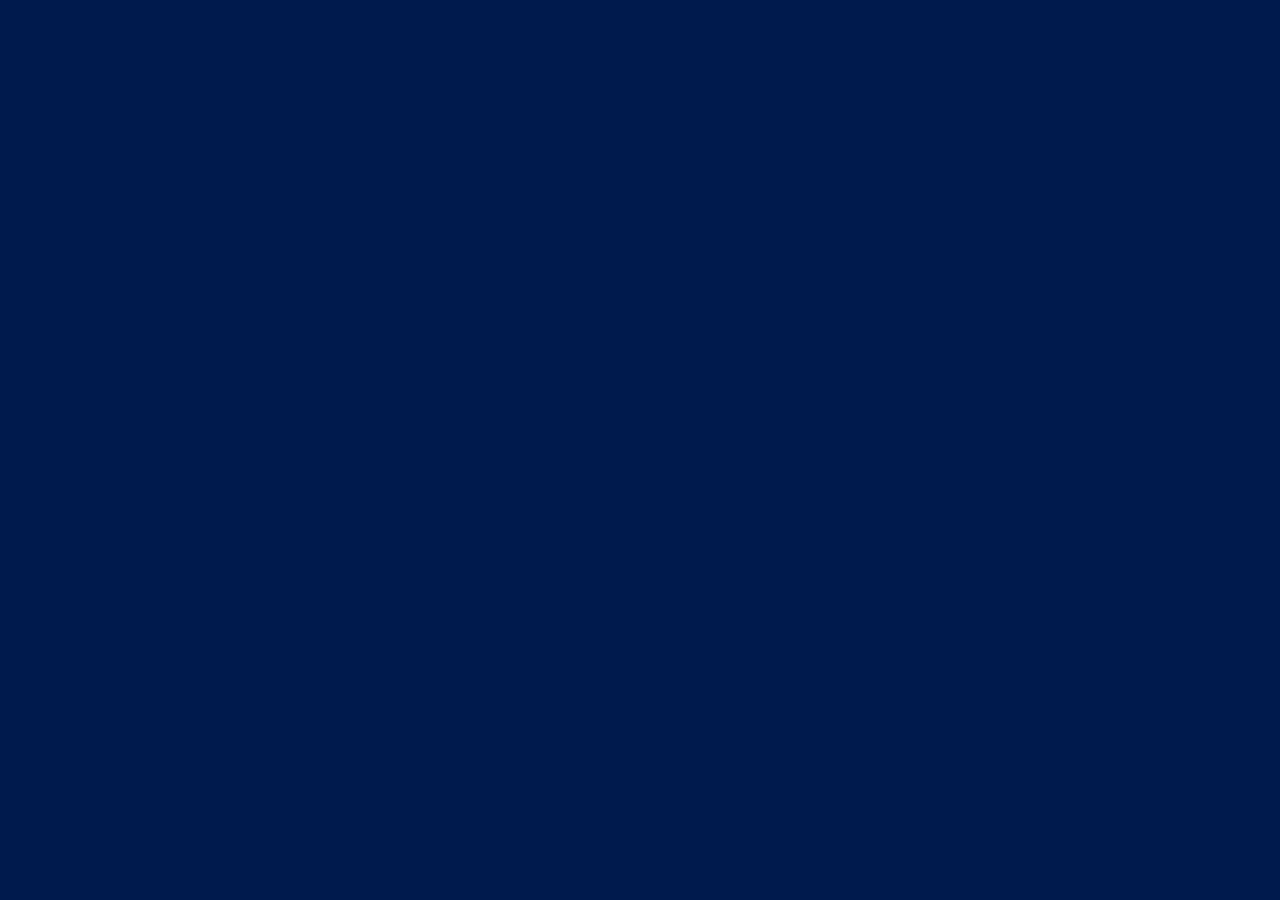
==== index.html @ c39a8725 "카스몬고 모바일 웹 AR 데모 (MindAR + three.js) 테이블 지정 이미지 인식·추적, 3D 캐릭터 3종, 3회 터치 수집, 도감, 로컬 참여 기록(JSON 다운로드)," ====
<!doctype html>
<html lang="ko">
<head>
  <meta charset="utf-8">
  <meta name="viewport" content="width=device-width, initial-scale=1, viewport-fit=cover, user-scalable=no">
  <meta name="theme-color" content="#0047bb">
  <meta name="robots" content="noindex">
  <title>카스몬고 AR 체험</title>
  <link rel="icon" href="favicon.svg" type="image/svg+xml">
  <link rel="stylesheet" href="css/app.css">
  <script type="module" src="js/app.js"></script>
</head>
<body>
<div id="app">

  <!-- A. 시작 -->
  <section id="screen-intro" class="screen intro" hidden>
    <header class="topbar">
      <span class="chip" id="intro-place">매장 정보 확인 중</span>
      <button class="pill" data-open="dex">도감 <b class="dex-count">0/3</b></button>
    </header>
    <div class="intro-hero">
      <div class="hero-thumbs" id="hero-thumbs"></div>
      <h1>카스몬고<br>AR 체험</h1>
      <p class="lead">테이블 위 카스몬고 카드를 카메라로 비추면<br>숨어 있던 캐릭터가 나타나요.</p>
      <ol class="steps">
        <li><b>1</b>카드 비추기</li>
        <li><b>2</b>캐릭터 3번 터치</li>
        <li><b>3</b>도감에 수집</li>
      </ol>
    </div>
    <div class="intro-bottom">
      <div class="notice warn" id="place-missing" hidden>
        테이블 QR로 접속한 주소가 아니에요. 매장·테이블 정보 없이 기록돼요.
        <a id="demo-default-link" href="?store_id=DEMO01&amp;table_id=T01">테스트 매장 주소로 열기</a>
      </div>
      <label class="adult">
        <input type="checkbox" id="adult-check">
        <span>만 19세 이상입니다</span>
      </label>
      <p class="fineprint">데모용 <b>자기 확인</b>입니다. 실제 본인·연령 인증을 하지 않아요.</p>
      <button class="btn primary" id="btn-start" disabled>체험 시작</button>
      <div class="intro-links">
        <button class="link" id="btn-bottle">실험: 카스 병 라벨 인식</button>
        <span>·</span>
        <button class="link" data-open="log">참여 기록</button>
        <span>·</span>
        <a class="link" href="targets/cassmongo-table-target-A4.pdf" target="_blank" rel="noopener">타깃 카드 인쇄</a>
      </div>
      <p class="version" id="version">DEMO v1 · 실제 이벤트·주문과 연동되지 않음</p>
    </div>
  </section>

  <!-- B-1. 카메라 사용 안내 (권한 요청 전) -->
  <section id="screen-permission" class="screen permission" hidden>
    <div class="perm-body">
      <div class="perm-icon" aria-hidden="true">
        <svg viewBox="0 0 48 48" width="56" height="56"><rect x="5" y="13" width="38" height="27" rx="6" fill="none" stroke="currentColor" stroke-width="3.5"/><path d="M17 13l3-5h8l3 5" fill="none" stroke="currentColor" stroke-width="3.5" stroke-linejoin="round"/><circle cx="24" cy="26.5" r="7.5" fill="none" stroke="currentColor" stroke-width="3.5"/></svg>
      </div>
      <h2>카메라를 사용할게요</h2>
      <ul class="perm-list">
        <li>테이블 위 <b>카스몬고 카드</b>를 찾는 데만 써요.</li>
        <li>카메라 영상은 이 휴대폰 안에서만 처리돼요. <b>서버로 보내거나 저장하지 않아요.</b></li>
        <li>체험을 닫거나 다른 앱으로 나가면 카메라가 바로 꺼져요.</li>
      </ul>
      <p class="perm-hint">다음 화면에서 카메라 접근을 <b>‘허용’</b>해 주세요.</p>
    </div>
    <div class="bottom-actions">
      <button class="btn primary" id="btn-camera">카메라 켜기</button>
      <button class="btn ghost" data-go="intro">뒤로</button>
    </div>
  </section>

  <!-- B-2 ~ D. AR -->
  <section id="screen-ar" class="screen ar" hidden data-state="loading">
    <div id="ar-stage" class="ar-stage"></div>
    <div class="ar-hud">
      <header class="topbar dark">
        <button class="icon-btn" id="btn-close" aria-label="체험 닫기">
          <svg viewBox="0 0 24 24" width="22" height="22"><path d="M6 6l12 12M18 6L6 18" stroke="currentColor" stroke-width="2.6" stroke-linecap="round"/></svg>
        </button>
        <span class="chip glass" id="ar-place"></span>
        <button class="pill glass" data-open="dex">도감 <b class="dex-count">0/3</b></button>
      </header>

      <div class="exp-banner" id="exp-banner" hidden>
        실험 모드 · 카스 병 라벨 추적 시험<br><small>지정 이미지 인식과 별개 결과이며, 수집·기록 미션이 없습니다.</small>
      </div>

      <div class="scan-guide" id="scan-guide" aria-hidden="true">
        <i class="c tl"></i><i class="c tr"></i><i class="c bl"></i><i class="c br"></i>
        <div class="scan-line"></div>
      </div>

      <div class="status" id="status" aria-live="polite">
        <div class="status-badge" id="status-badge"></div>
        <div class="status-title" id="status-title"></div>
        <div class="status-sub" id="status-sub"></div>
        <div class="tap-dots" id="tap-dots" aria-hidden="true"><i></i><i></i><i></i></div>
        <div class="tips" id="scan-tips" hidden>
          <b>인식이 잘 안 되나요?</b>
          <ul>
            <li>카드 <b>전체</b>가 화면에 들어오게 20~50cm 떨어져 비춰 주세요.</li>
            <li>조명이 반사되면 각도를 살짝 바꿔 주세요.</li>
            <li>어두우면 밝은 곳으로 옮겨 주세요.</li>
            <li>테이블의 카스몬고 카드가 없다면 직원에게 요청하거나 <a href="targets/cassmongo-table-target.png" target="_blank" rel="noopener">카드 이미지</a>를 다른 화면에 띄워 비춰 보세요.</li>
          </ul>
        </div>
        <div class="exp-panel" id="exp-panel" hidden></div>
      </div>
    </div>

    <div class="sheet collect" id="collect-card" hidden>
      <div class="collect-head"><span class="burst">획득!</span><span id="collect-dup"></span></div>
      <div class="collect-row">
        <img id="collect-img" alt="">
        <div>
          <h2 id="collect-name"></h2>
          <p id="collect-desc"></p>
          <p class="collect-count" id="collect-count"></p>
        </div>
      </div>
      <button class="btn primary" id="btn-next">다음 탐험</button>
      <button class="btn ghost" data-open="dex">도감 보기</button>
    </div>

    <div class="overlay center" id="ar-loading">
      <div class="spinner"></div>
      <p id="ar-loading-text">카메라 준비 중…</p>
    </div>

    <div class="overlay center dim" id="resume" hidden>
      <p>화면을 벗어나서 카메라를 껐어요.</p>
      <button class="btn primary" id="btn-resume">카메라 다시 켜기</button>
      <button class="btn ghost light" id="btn-resume-exit">처음으로</button>
    </div>
  </section>

  <!-- 오류 -->
  <section id="screen-error" class="screen error" hidden>
    <div class="err-body">
      <div class="err-icon" aria-hidden="true">!</div>
      <h2 id="err-title"></h2>
      <p id="err-desc"></p>
      <ol id="err-steps"></ol>
      <p class="err-code" id="err-code"></p>
    </div>
    <div class="bottom-actions">
      <button class="btn primary" id="btn-retry">다시 시도</button>
      <button class="btn ghost" id="btn-copy-url" hidden>주소 복사</button>
      <button class="btn ghost" data-go="intro">처음으로</button>
    </div>
  </section>

  <!-- 도감 -->
  <div class="modal" id="modal-dex" hidden>
    <div class="modal-card">
      <header class="modal-head"><h2>카스몬고 도감</h2><button class="icon-btn" data-close aria-label="닫기">✕</button></header>
      <p class="dex-summary" id="dex-summary"></p>
      <div class="dex-grid" id="dex-grid"></div>
      <p class="fineprint">수집 기록은 <b>이 브라우저에만</b> 저장되는 데모 기록이에요. 다른 기기와 공유되지 않고, 브라우저 데이터를 지우면 사라져요.</p>
      <button class="btn ghost" data-open="log">참여 기록 보기</button>
    </div>
  </div>

  <!-- 참여 기록 -->
  <div class="modal" id="modal-log" hidden>
    <div class="modal-card wide">
      <header class="modal-head"><h2>참여 기록 (데모)</h2><button class="icon-btn" data-close aria-label="닫기">✕</button></header>
      <div class="notice">
        <b>기록 범위:</b> 이 기기·이 브라우저의 localStorage 에만 저장됩니다. <b>서버로 전송·저장하지 않으며</b>, 다른 기기의 참여는 보이지 않습니다.
        카메라 영상·사진은 기록하지 않습니다. 구매 인증이나 POS·주문 데이터와 무관합니다.
      </div>
      <div class="log-summary" id="log-summary"></div>
      <div class="log-actions">
        <button class="btn small primary" id="btn-log-download">JSON 다운로드</button>
        <select id="log-filter" aria-label="이벤트 필터"><option value="">전체 이벤트</option></select>
      </div>
      <div class="log-list" id="log-list"></div>
    </div>
  </div>

  <!-- 디버그 (?debug=1 또는 하단 버전 문구 5번 탭) -->
  <div class="debug" id="debug" hidden>
    <pre id="debug-text"></pre>
    <div class="debug-actions">
      <button id="btn-debug-reset">데모 데이터 초기화</button>
      <button id="btn-debug-hide">숨기기</button>
    </div>
  </div>

  <div class="toast" id="toast" hidden></div>
</div>
<noscript>이 체험은 JavaScript 가 필요합니다.</noscript>
</body>
</html>
---- css/app.css ----
:root {
  --cass: #0047bb;
  --cass-deep: #002a7a;
  --navy: #001a4d;
  --sky: #6ec0ff;
  --yellow: #ffce00;
  --ink: #0d1b33;
  --muted: #5b6b86;
  --line: #d8e2f2;
  --bg: #f2f6fd;
  --ok: #18a058;
  --danger: #d6334a;
  --safe-t: env(safe-area-inset-top, 0px);
  --safe-b: env(safe-area-inset-bottom, 0px);
  font-family: -apple-system, BlinkMacSystemFont, "Apple SD Gothic Neo", "Noto Sans KR", "Malgun Gothic", sans-serif;
  color: var(--ink);
  -webkit-text-size-adjust: 100%;
  -webkit-tap-highlight-color: transparent;
}
* { box-sizing: border-box; }
html, body { margin: 0; height: 100%; background: var(--navy); overscroll-behavior: none; }
body { overflow: hidden; }
button { font: inherit; color: inherit; cursor: pointer; }
[hidden] { display: none !important; }
#app { position: fixed; inset: 0; }

.screen { position: absolute; inset: 0; display: flex; flex-direction: column; overflow-y: auto; }

/* ---------- 공통 컴포넌트 ---------- */
.btn {
  display: block; width: 100%; min-height: 56px; border: 0; border-radius: 16px;
  font-size: 18px; font-weight: 800; letter-spacing: -0.2px; padding: 14px 18px;
  transition: transform .08s ease, opacity .15s ease;
}
.btn:active { transform: scale(.98); }
.btn:disabled { opacity: .4; }
.btn.primary { background: var(--yellow); color: var(--navy); box-shadow: 0 6px 18px rgba(255, 206, 0, .35); }
.btn.ghost { background: transparent; color: var(--cass); border: 2px solid currentColor; margin-top: 10px; min-height: 50px; font-size: 16px; }
.btn.ghost.light { color: #fff; }
.btn.small { min-height: 40px; width: auto; display: inline-block; font-size: 14px; padding: 8px 14px; border-radius: 12px; }
.link { background: none; border: 0; padding: 6px 2px; color: inherit; text-decoration: underline; text-underline-offset: 3px; font-size: 13px; }
.chip { display: inline-flex; align-items: center; gap: 6px; padding: 7px 12px; border-radius: 999px; font-size: 13px; font-weight: 700; background: rgba(255,255,255,.16); color: #fff; max-width: 60vw; white-space: nowrap; overflow: hidden; text-overflow: ellipsis; }
.pill { border: 0; padding: 8px 14px; border-radius: 999px; font-size: 14px; font-weight: 800; background: #fff; color: var(--cass); min-height: 40px; }
.pill b { color: var(--cass-deep); margin-left: 2px; }
.glass { background: rgba(0, 26, 77, .55); color: #fff; backdrop-filter: blur(8px); -webkit-backdrop-filter: blur(8px); }
.pill.glass b { color: var(--yellow); }
.icon-btn { width: 44px; height: 44px; border-radius: 50%; border: 0; display: grid; place-items: center; background: rgba(0, 26, 77, .55); color: #fff; font-size: 18px; backdrop-filter: blur(8px); -webkit-backdrop-filter: blur(8px); }
.topbar { display: flex; align-items: center; justify-content: space-between; gap: 8px; padding: calc(12px + var(--safe-t)) 16px 8px; }
.notice { background: #eef4ff; border: 1px solid var(--line); border-radius: 12px; padding: 10px 12px; font-size: 13px; line-height: 1.5; color: var(--ink); }
.notice.warn { background: #fff7d6; border-color: #f0d36b; }
.notice a { color: var(--cass); font-weight: 700; display: inline-block; margin-top: 4px; }
.fineprint { font-size: 12px; color: var(--muted); line-height: 1.5; margin: 8px 0 12px; }
.bottom-actions { padding: 16px 16px calc(20px + var(--safe-b)); }

/* ---------- A. 시작 ---------- */
.intro { background: radial-gradient(120% 70% at 50% 0%, #1a63e0 0%, var(--cass) 45%, var(--cass-deep) 100%); color: #fff; }
.intro-hero { flex: 1; padding: 8px 24px 0; display: flex; flex-direction: column; justify-content: center; }
.hero-thumbs { display: flex; justify-content: center; gap: 4px; margin-bottom: 10px; min-height: 96px; }
.hero-thumbs img { width: 96px; height: 96px; filter: drop-shadow(0 8px 10px rgba(0,0,0,.25)); }
.intro h1 { font-size: 40px; line-height: 1.12; letter-spacing: -1px; margin: 4px 0 12px; font-weight: 900; }
.intro .lead { font-size: 16px; line-height: 1.55; opacity: .92; margin: 0 0 18px; }
.steps { list-style: none; padding: 0; margin: 0; display: grid; grid-template-columns: repeat(3, 1fr); gap: 8px; }
.steps li { background: rgba(255,255,255,.12); border-radius: 14px; padding: 10px 8px; font-size: 13px; font-weight: 700; text-align: center; line-height: 1.35; }
.steps b { display: block; color: var(--yellow); font-size: 18px; }
.intro-bottom { padding: 18px 16px calc(14px + var(--safe-b)); background: #fff; color: var(--ink); border-radius: 24px 24px 0 0; margin-top: 18px; }
.intro-bottom .notice { margin-bottom: 12px; }
.adult { display: flex; align-items: center; gap: 12px; font-size: 17px; font-weight: 800; min-height: 48px; cursor: pointer; }
.adult input { width: 26px; height: 26px; accent-color: var(--cass); margin: 0; }
.intro-bottom .btn.primary { background: var(--cass); color: #fff; box-shadow: 0 6px 18px rgba(0, 71, 187, .3); }
.intro-links { display: flex; flex-wrap: wrap; justify-content: center; align-items: center; gap: 6px; margin-top: 10px; color: var(--muted); }
.intro-links .link { color: var(--muted); }
.version { text-align: center; color: #9aa7bd; font-size: 11px; margin: 6px 0 0; user-select: none; }

/* ---------- B-1. 카메라 안내 ---------- */
.permission, .error { background: #fff; }
.perm-body, .err-body { flex: 1; padding: calc(48px + var(--safe-t)) 24px 0; }
.perm-icon { width: 88px; height: 88px; border-radius: 28px; background: #e8f0ff; color: var(--cass); display: grid; place-items: center; }
.perm-body h2, .err-body h2 { font-size: 26px; letter-spacing: -.6px; margin: 22px 0 14px; }
.perm-list { padding-left: 20px; margin: 0; line-height: 1.6; font-size: 16px; }
.perm-list li { margin-bottom: 10px; }
.perm-hint { background: var(--bg); border-radius: 12px; padding: 12px 14px; font-size: 14px; color: var(--muted); }

/* ---------- 오류 ---------- */
.err-icon { width: 72px; height: 72px; border-radius: 50%; background: #ffe7ea; color: var(--danger); display: grid; place-items: center; font-size: 40px; font-weight: 900; }
.err-body p { line-height: 1.6; font-size: 16px; }
.err-body ol { padding-left: 20px; line-height: 1.6; font-size: 15px; }
.err-code { color: #9aa7bd; font-size: 12px; font-family: ui-monospace, Menlo, monospace; }

/* ---------- AR ---------- */
.ar { background: #000; overflow: hidden; }
.ar-stage { position: absolute; inset: 0; overflow: hidden; touch-action: none; }
.ar-video { position: absolute; object-fit: fill; z-index: 0; }
.ar-canvas { position: absolute; inset: 0; z-index: 1; width: 100% !important; height: 100% !important; }
.ar-hud { position: absolute; inset: 0; z-index: 2; pointer-events: none; display: flex; flex-direction: column; }
.ar-hud button, .ar-hud a, .ar-hud .tips, .ar-hud .exp-panel { pointer-events: auto; }
.topbar.dark { color: #fff; }

.exp-banner { margin: 4px 16px 0; padding: 10px 12px; border-radius: 12px; background: #ff9f1a; color: #2b1600; font-weight: 800; font-size: 14px; line-height: 1.4; }
.exp-banner small { font-weight: 600; font-size: 12px; }

.scan-guide { position: relative; margin: auto; width: min(72vw, 330px); aspect-ratio: 1; transition: opacity .25s ease; }
.scan-guide .c { position: absolute; width: 44px; height: 44px; border: 5px solid #fff; border-radius: 6px; filter: drop-shadow(0 0 6px rgba(0,0,0,.4)); }
.scan-guide .tl { top: 0; left: 0; border-right: 0; border-bottom: 0; }
.scan-guide .tr { top: 0; right: 0; border-left: 0; border-bottom: 0; }
.scan-guide .bl { bottom: 0; left: 0; border-right: 0; border-top: 0; }
.scan-guide .br { bottom: 0; right: 0; border-left: 0; border-top: 0; }
.scan-line { position: absolute; left: 8%; right: 8%; height: 3px; background: linear-gradient(90deg, transparent, var(--yellow), transparent); animation: scan 2.2s ease-in-out infinite; }
@keyframes scan { 0%, 100% { top: 10%; } 50% { top: 88%; } }
.ar[data-state="found"] .scan-guide,
.ar[data-state="collected"] .scan-guide,
.ar[data-state="loading"] .scan-guide { opacity: 0; }
.ar[data-state="lost"] .scan-guide .c { border-color: var(--yellow); }

.status {
  margin: 0 12px calc(14px + var(--safe-b)); padding: 14px 16px 16px; border-radius: 20px;
  background: rgba(255,255,255,.96); color: var(--ink); box-shadow: 0 10px 30px rgba(0,0,0,.25);
}
.status-badge { display: inline-block; font-size: 12px; font-weight: 900; padding: 4px 10px; border-radius: 999px; background: #e8f0ff; color: var(--cass); margin-bottom: 6px; }
.status-title { font-size: 20px; font-weight: 900; letter-spacing: -.4px; line-height: 1.3; }
.status-sub { font-size: 14px; color: var(--muted); margin-top: 4px; line-height: 1.45; }
.tap-dots { display: none; gap: 8px; margin-top: 10px; }
.tap-dots i { flex: 1; height: 10px; border-radius: 6px; background: #e1e8f5; transition: background .2s ease; }
.tap-dots i.on { background: var(--cass); }
.ar[data-state="found"] .tap-dots, .ar[data-state="lost"] .tap-dots.keep { display: flex; }
.ar[data-state="found"] .status-badge { background: var(--cass); color: #fff; }
.ar[data-state="lost"] .status-badge { background: #fff1c2; color: #7a5800; }
.ar[data-state="collected"] .status { display: none; }
.tips { margin-top: 12px; border-top: 1px solid var(--line); padding-top: 10px; font-size: 13px; line-height: 1.5; }
.tips ul { margin: 6px 0 0; padding-left: 18px; }
.tips a { color: var(--cass); font-weight: 700; }
.exp-panel { margin-top: 10px; font-size: 13px; line-height: 1.5; }
.exp-panel .row { display: flex; gap: 8px; margin-top: 8px; }
.exp-panel .row > * { flex: 1; }
.exp-panel table { width: 100%; border-collapse: collapse; font-variant-numeric: tabular-nums; }
.exp-panel td { padding: 2px 0; }
.exp-panel td:last-child { text-align: right; font-weight: 800; }
.exp-capture { position: absolute; left: 50%; top: 46%; transform: translate(-50%, -50%); width: 58vw; height: 34vh; border: 3px dashed var(--yellow); border-radius: 10px; box-shadow: 0 0 0 9999px rgba(0,0,0,.35); pointer-events: none; }
.progress { height: 8px; border-radius: 6px; background: #e1e8f5; overflow: hidden; margin-top: 8px; }
.progress i { display: block; height: 100%; background: var(--cass); width: 0; transition: width .2s ease; }

.tap-ring { position: absolute; z-index: 3; width: 56px; height: 56px; margin: -28px 0 0 -28px; border-radius: 50%; border: 3px solid rgba(255,255,255,.85); pointer-events: none; animation: ring .45s ease-out forwards; }
.tap-ring.hit { border-color: var(--yellow); border-width: 5px; }
@keyframes ring { from { transform: scale(.4); opacity: 1; } to { transform: scale(1.4); opacity: 0; } }
.tap-pop { position: absolute; z-index: 3; pointer-events: none; font-weight: 900; font-size: 28px; color: var(--yellow); text-shadow: 0 2px 8px rgba(0,0,0,.6); animation: pop .7s ease-out forwards; transform: translate(-50%, -50%); }
@keyframes pop { from { opacity: 1; margin-top: 0; } to { opacity: 0; margin-top: -60px; } }

.sheet { position: absolute; left: 0; right: 0; bottom: 0; z-index: 4; background: #fff; border-radius: 24px 24px 0 0; padding: 18px 16px calc(16px + var(--safe-b)); box-shadow: 0 -10px 30px rgba(0,0,0,.25); animation: up .35s cubic-bezier(.2,.9,.3,1.2); }
@keyframes up { from { transform: translateY(100%); } to { transform: none; } }
.collect-head { display: flex; justify-content: space-between; align-items: center; }
.burst { background: var(--yellow); color: var(--navy); font-weight: 900; padding: 6px 14px; border-radius: 999px; font-size: 15px; }
#collect-dup { font-size: 13px; font-weight: 800; color: var(--cass); }
.collect-row { display: flex; gap: 14px; align-items: center; margin: 10px 0 14px; }
.collect-row img { width: 96px; height: 96px; flex: none; background: var(--bg); border-radius: 18px; }
.collect-row h2 { margin: 0; font-size: 26px; letter-spacing: -.5px; }
.collect-row p { margin: 4px 0 0; color: var(--muted); font-size: 14px; line-height: 1.45; }
.collect-row .collect-count { color: var(--cass); font-weight: 800; }
.collect .btn.primary { background: var(--cass); color: #fff; box-shadow: none; }

.overlay { position: absolute; inset: 0; z-index: 5; display: flex; flex-direction: column; gap: 14px; padding: 24px; color: #fff; }
.overlay.center { align-items: center; justify-content: center; text-align: center; background: var(--navy); }
.overlay.dim { background: rgba(0, 20, 60, .88); }
.overlay .btn { max-width: 340px; }
.spinner { width: 44px; height: 44px; border-radius: 50%; border: 4px solid rgba(255,255,255,.25); border-top-color: var(--yellow); animation: spin 0.9s linear infinite; }
@keyframes spin { to { transform: rotate(360deg); } }

/* ---------- 모달 ---------- */
.modal { position: fixed; inset: 0; z-index: 10; background: rgba(0, 10, 35, .6); display: flex; align-items: flex-end; justify-content: center; }
.modal-card { background: #fff; width: 100%; max-width: 560px; max-height: 92dvh; overflow-y: auto; border-radius: 24px 24px 0 0; padding: 16px 16px calc(18px + var(--safe-b)); animation: up .3s ease-out; }
.modal-head { display: flex; justify-content: space-between; align-items: center; }
.modal-head h2 { margin: 0; font-size: 22px; letter-spacing: -.4px; }
.modal-head .icon-btn { background: var(--bg); color: var(--ink); }
.dex-summary { color: var(--muted); font-size: 14px; margin: 6px 0 12px; }
.dex-grid { display: grid; grid-template-columns: repeat(3, 1fr); gap: 10px; }
.dex-card { border-radius: 18px; background: var(--bg); padding: 10px 6px 12px; text-align: center; position: relative; }
.dex-card img { width: 100%; max-width: 110px; aspect-ratio: 1; }
.dex-card .nm { font-weight: 900; font-size: 15px; margin-top: 2px; }
.dex-card .st { font-size: 12px; color: var(--muted); margin-top: 2px; }
.dex-card.got { background: #e8f0ff; }
.dex-card.got .st { color: var(--cass); font-weight: 800; }
.dex-card .cnt { position: absolute; top: 8px; right: 8px; background: var(--cass); color: #fff; font-weight: 900; font-size: 12px; padding: 2px 8px; border-radius: 999px; }
.dex-card .fallback { width: 80px; height: 80px; margin: 10px auto; border-radius: 50%; }

.log-summary { display: flex; flex-wrap: wrap; gap: 6px; margin: 12px 0; }
.log-summary span { font-size: 12px; background: var(--bg); border-radius: 8px; padding: 4px 8px; font-family: ui-monospace, Menlo, monospace; }
.log-actions { display: flex; gap: 8px; align-items: center; }
.log-actions select { flex: 1; min-height: 40px; border-radius: 10px; border: 1px solid var(--line); padding: 0 10px; font: inherit; font-size: 14px; background: #fff; }
.log-list { margin-top: 10px; font-family: ui-monospace, Menlo, monospace; font-size: 11px; line-height: 1.45; }
.log-item { border-top: 1px solid var(--line); padding: 6px 0; word-break: break-all; }
.log-item b { color: var(--cass); }
.log-item .t { color: var(--muted); }

/* ---------- 디버그 ---------- */
.debug { position: fixed; z-index: 20; left: 8px; top: calc(64px + var(--safe-t)); max-width: calc(100vw - 16px); background: rgba(0,0,0,.72); color: #9effa8; border-radius: 10px; padding: 8px 10px; font-family: ui-monospace, Menlo, monospace; font-size: 11px; pointer-events: auto; }
.debug pre { margin: 0; white-space: pre-wrap; }
.debug-actions { display: flex; gap: 6px; margin-top: 6px; }
.debug-actions button { font-size: 11px; background: #223; color: #fff; border: 1px solid #556; border-radius: 6px; padding: 4px 8px; }

.toast { position: fixed; z-index: 30; left: 50%; bottom: calc(110px + var(--safe-b)); transform: translateX(-50%); background: rgba(0,10,35,.9); color: #fff; padding: 10px 16px; border-radius: 999px; font-size: 14px; font-weight: 700; max-width: calc(100vw - 32px); text-align: center; }

@media (min-width: 640px) {
  .intro-bottom, .bottom-actions { max-width: 520px; width: 100%; margin-left: auto; margin-right: auto; }
  .status, .sheet { max-width: 520px; margin-left: auto; margin-right: auto; }
  .sheet { left: 0; right: 0; }
}
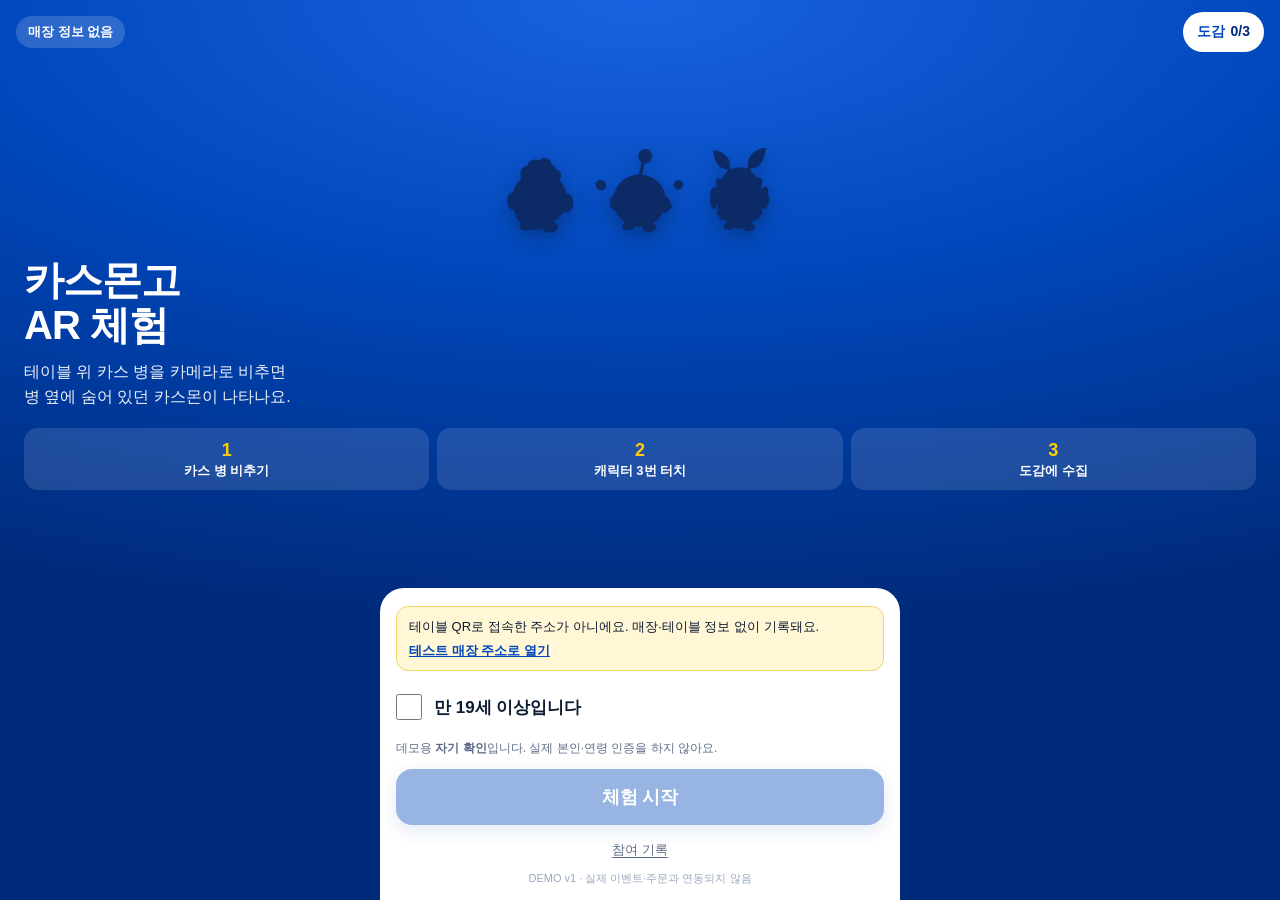
==== commit f940ec70: "카드 인식 → 카스 병 인식으로 전환 운영 병 모델(cassBottle.pt)을 ONNX 416 으로 변환해 폰 브라우저에서 실행 (onnxruntime-web: WebGPU 우선" ====
--- a/index.html
+++ b/index.html
@@ -7,6 +7,24 @@
   <meta name="robots" content="noindex">
   <title>카스몬고 AR 체험</title>
   <link rel="icon" href="favicon.svg" type="image/svg+xml">
+  <!-- GitHub Pages 는 응답 헤더를 못 바꾸므로, 서비스워커로 교차 출처 격리(COOP/COEP)를 켜서 멀티스레드 인식을 쓴다.
+       모든 리소스가 같은 출처라 require-corp 로 통일한다(Safari 는 credentialless 미지원). 첫 방문 때 한 번 새로고침된다. -->
+  <script>
+    // 새로고침은 세션당 1번만: 서비스워커가 페이지를 못 잡는 환경(강력 새로고침·차단)에서 무한 새로고침을 막는다.
+    // 격리가 안 되면 인식은 단일 스레드로 계속 동작한다.
+    window.coi = {
+      coepCredentialless: () => false,
+      quiet: true,
+      doReload: () => {
+        try {
+          if (sessionStorage.getItem("cassmongo.coiReloaded")) return;
+          sessionStorage.setItem("cassmongo.coiReloaded", "1");
+        } catch (e) { return; }
+        window.location.reload();
+      },
+    };
+  </script>
+  <script src="coi-serviceworker.js"></script>
   <link rel="stylesheet" href="css/app.css">
   <script type="module" src="js/app.js"></script>
 </head>
@@ -22,9 +40,9 @@
     <div class="intro-hero">
       <div class="hero-thumbs" id="hero-thumbs"></div>
       <h1>카스몬고<br>AR 체험</h1>
-      <p class="lead">테이블 위 카스몬고 카드를 카메라로 비추면<br>숨어 있던 캐릭터가 나타나요.</p>
+      <p class="lead">테이블 위 카스 병을 카메라로 비추면<br>병 옆에 숨어 있던 카스몬이 나타나요.</p>
       <ol class="steps">
-        <li><b>1</b>카드 비추기</li>
+        <li><b>1</b>카스 병 비추기</li>
         <li><b>2</b>캐릭터 3번 터치</li>
         <li><b>3</b>도감에 수집</li>
       </ol>
@@ -41,11 +59,7 @@
       <p class="fineprint">데모용 <b>자기 확인</b>입니다. 실제 본인·연령 인증을 하지 않아요.</p>
       <button class="btn primary" id="btn-start" disabled>체험 시작</button>
       <div class="intro-links">
-        <button class="link" id="btn-bottle">실험: 카스 병 라벨 인식</button>
-        <span>·</span>
         <button class="link" data-open="log">참여 기록</button>
-        <span>·</span>
-        <a class="link" href="targets/cassmongo-table-target-A4.pdf" target="_blank" rel="noopener">타깃 카드 인쇄</a>
       </div>
       <p class="version" id="version">DEMO v1 · 실제 이벤트·주문과 연동되지 않음</p>
     </div>
@@ -59,8 +73,9 @@
       </div>
       <h2>카메라를 사용할게요</h2>
       <ul class="perm-list">
-        <li>테이블 위 <b>카스몬고 카드</b>를 찾는 데만 써요.</li>
-        <li>카메라 영상은 이 휴대폰 안에서만 처리돼요. <b>서버로 보내거나 저장하지 않아요.</b></li>
+        <li>테이블 위 <b>카스 병</b>을 찾는 데만 써요.</li>
+        <li>병 인식은 이 휴대폰 안에서 처리돼요. <b>카메라 영상을 서버로 보내거나 저장하지 않아요.</b></li>
+        <li>처음 한 번 인식 데이터(약 27MB)를 내려받아요. 와이파이를 권장해요.</li>
         <li>체험을 닫거나 다른 앱으로 나가면 카메라가 바로 꺼져요.</li>
       </ul>
       <p class="perm-hint">다음 화면에서 카메라 접근을 <b>‘허용’</b>해 주세요.</p>
@@ -83,10 +98,6 @@
         <button class="pill glass" data-open="dex">도감 <b class="dex-count">0/3</b></button>
       </header>
 
-      <div class="exp-banner" id="exp-banner" hidden>
-        실험 모드 · 카스 병 라벨 추적 시험<br><small>지정 이미지 인식과 별개 결과이며, 수집·기록 미션이 없습니다.</small>
-      </div>
-
       <div class="scan-guide" id="scan-guide" aria-hidden="true">
         <i class="c tl"></i><i class="c tr"></i><i class="c bl"></i><i class="c br"></i>
         <div class="scan-line"></div>
@@ -100,13 +111,12 @@
         <div class="tips" id="scan-tips" hidden>
           <b>인식이 잘 안 되나요?</b>
           <ul>
-            <li>카드 <b>전체</b>가 화면에 들어오게 20~50cm 떨어져 비춰 주세요.</li>
-            <li>조명이 반사되면 각도를 살짝 바꿔 주세요.</li>
-            <li>어두우면 밝은 곳으로 옮겨 주세요.</li>
-            <li>테이블의 카스몬고 카드가 없다면 직원에게 요청하거나 <a href="targets/cassmongo-table-target.png" target="_blank" rel="noopener">카드 이미지</a>를 다른 화면에 띄워 비춰 보세요.</li>
+            <li>병 <b>전체</b>(뚜껑~바닥)가 화면에 들어오게 30~60cm 떨어져 비춰 주세요.</li>
+            <li>폰을 세워서 병을 옆에서 보듯 비춰 주세요. 위에서 내려다보면 잘 안 돼요.</li>
+            <li>라벨이 보이게 병을 돌려 주세요. 어두우면 밝은 곳으로 옮겨 주세요.</li>
+            <li>카스 계열 병(카스 프레시·제로·레몬)만 인식해요.</li>
           </ul>
         </div>
-        <div class="exp-panel" id="exp-panel" hidden></div>
       </div>
     </div>
 
--- a/css/app.css
+++ b/css/app.css
@@ -92,13 +92,10 @@
 .ar-video { position: absolute; object-fit: fill; z-index: 0; }
 .ar-canvas { position: absolute; inset: 0; z-index: 1; width: 100% !important; height: 100% !important; }
 .ar-hud { position: absolute; inset: 0; z-index: 2; pointer-events: none; display: flex; flex-direction: column; }
-.ar-hud button, .ar-hud a, .ar-hud .tips, .ar-hud .exp-panel { pointer-events: auto; }
+.ar-hud button, .ar-hud a, .ar-hud .tips { pointer-events: auto; }
 .topbar.dark { color: #fff; }
 
-.exp-banner { margin: 4px 16px 0; padding: 10px 12px; border-radius: 12px; background: #ff9f1a; color: #2b1600; font-weight: 800; font-size: 14px; line-height: 1.4; }
-.exp-banner small { font-weight: 600; font-size: 12px; }
-
-.scan-guide { position: relative; margin: auto; width: min(72vw, 330px); aspect-ratio: 1; transition: opacity .25s ease; }
+.scan-guide { position: relative; margin: auto; width: min(46vw, 210px); aspect-ratio: 0.5; max-height: 52vh; transition: opacity .25s ease; }
 .scan-guide .c { position: absolute; width: 44px; height: 44px; border: 5px solid #fff; border-radius: 6px; filter: drop-shadow(0 0 6px rgba(0,0,0,.4)); }
 .scan-guide .tl { top: 0; left: 0; border-right: 0; border-bottom: 0; }
 .scan-guide .tr { top: 0; right: 0; border-left: 0; border-bottom: 0; }
@@ -128,15 +125,6 @@
 .tips { margin-top: 12px; border-top: 1px solid var(--line); padding-top: 10px; font-size: 13px; line-height: 1.5; }
 .tips ul { margin: 6px 0 0; padding-left: 18px; }
 .tips a { color: var(--cass); font-weight: 700; }
-.exp-panel { margin-top: 10px; font-size: 13px; line-height: 1.5; }
-.exp-panel .row { display: flex; gap: 8px; margin-top: 8px; }
-.exp-panel .row > * { flex: 1; }
-.exp-panel table { width: 100%; border-collapse: collapse; font-variant-numeric: tabular-nums; }
-.exp-panel td { padding: 2px 0; }
-.exp-panel td:last-child { text-align: right; font-weight: 800; }
-.exp-capture { position: absolute; left: 50%; top: 46%; transform: translate(-50%, -50%); width: 58vw; height: 34vh; border: 3px dashed var(--yellow); border-radius: 10px; box-shadow: 0 0 0 9999px rgba(0,0,0,.35); pointer-events: none; }
-.progress { height: 8px; border-radius: 6px; background: #e1e8f5; overflow: hidden; margin-top: 8px; }
-.progress i { display: block; height: 100%; background: var(--cass); width: 0; transition: width .2s ease; }
 
 .tap-ring { position: absolute; z-index: 3; width: 56px; height: 56px; margin: -28px 0 0 -28px; border-radius: 50%; border: 3px solid rgba(255,255,255,.85); pointer-events: none; animation: ring .45s ease-out forwards; }
 .tap-ring.hit { border-color: var(--yellow); border-width: 5px; }
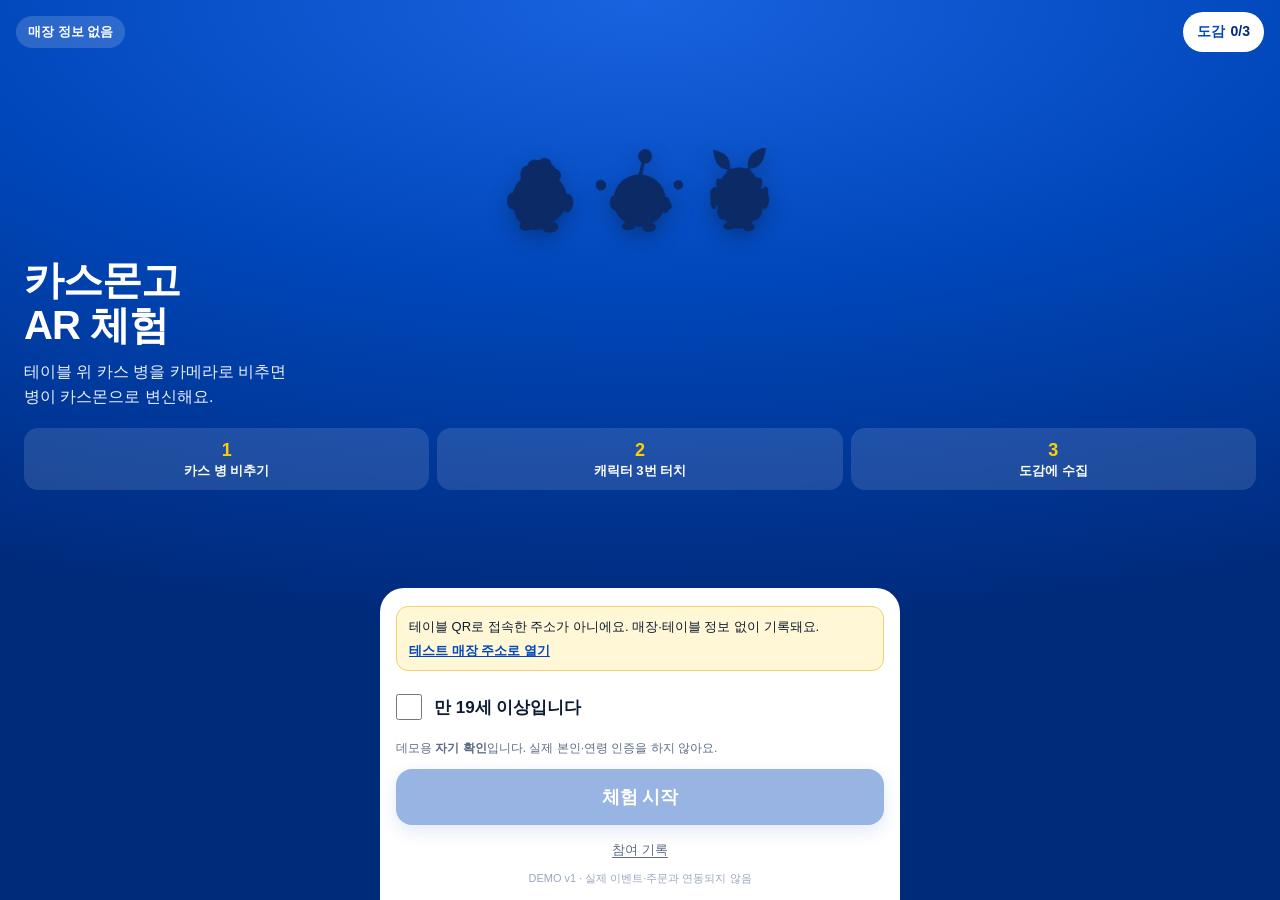
==== commit 68b124da: "병이 카스몬으로 변신하는 연출 + 실제 병 자리 가리기 인식 순간 화면 속 병을 잘라 빛남→비틀며 축소→캐릭터 등장(1.3초). 병 박스 양옆 색으로 병 자리를 메우고 병 모양 실" ====
--- a/index.html
+++ b/index.html
@@ -40,7 +40,7 @@
     <div class="intro-hero">
       <div class="hero-thumbs" id="hero-thumbs"></div>
       <h1>카스몬고<br>AR 체험</h1>
-      <p class="lead">테이블 위 카스 병을 카메라로 비추면<br>병 옆에 숨어 있던 카스몬이 나타나요.</p>
+      <p class="lead">테이블 위 카스 병을 카메라로 비추면<br>병이 카스몬으로 변신해요.</p>
       <ol class="steps">
         <li><b>1</b>카스 병 비추기</li>
         <li><b>2</b>캐릭터 3번 터치</li>
--- a/css/app.css
+++ b/css/app.css
@@ -90,8 +90,9 @@
 .ar { background: #000; overflow: hidden; }
 .ar-stage { position: absolute; inset: 0; overflow: hidden; touch-action: none; }
 .ar-video { position: absolute; object-fit: fill; z-index: 0; }
-.ar-canvas { position: absolute; inset: 0; z-index: 1; width: 100% !important; height: 100% !important; }
-.ar-hud { position: absolute; inset: 0; z-index: 2; pointer-events: none; display: flex; flex-direction: column; }
+.ar-mask { position: absolute; inset: 0; z-index: 1; width: 100%; height: 100%; pointer-events: none; }
+.ar-canvas { position: absolute; inset: 0; z-index: 2; width: 100% !important; height: 100% !important; }
+.ar-hud { position: absolute; inset: 0; z-index: 3; pointer-events: none; display: flex; flex-direction: column; }
 .ar-hud button, .ar-hud a, .ar-hud .tips { pointer-events: auto; }
 .topbar.dark { color: #fff; }
 
@@ -104,6 +105,7 @@
 .scan-line { position: absolute; left: 8%; right: 8%; height: 3px; background: linear-gradient(90deg, transparent, var(--yellow), transparent); animation: scan 2.2s ease-in-out infinite; }
 @keyframes scan { 0%, 100% { top: 10%; } 50% { top: 88%; } }
 .ar[data-state="found"] .scan-guide,
+.ar[data-state="transforming"] .scan-guide,
 .ar[data-state="collected"] .scan-guide,
 .ar[data-state="loading"] .scan-guide { opacity: 0; }
 .ar[data-state="lost"] .scan-guide .c { border-color: var(--yellow); }
@@ -126,13 +128,13 @@
 .tips ul { margin: 6px 0 0; padding-left: 18px; }
 .tips a { color: var(--cass); font-weight: 700; }
 
-.tap-ring { position: absolute; z-index: 3; width: 56px; height: 56px; margin: -28px 0 0 -28px; border-radius: 50%; border: 3px solid rgba(255,255,255,.85); pointer-events: none; animation: ring .45s ease-out forwards; }
+.tap-ring { position: absolute; z-index: 4; width: 56px; height: 56px; margin: -28px 0 0 -28px; border-radius: 50%; border: 3px solid rgba(255,255,255,.85); pointer-events: none; animation: ring .45s ease-out forwards; }
 .tap-ring.hit { border-color: var(--yellow); border-width: 5px; }
 @keyframes ring { from { transform: scale(.4); opacity: 1; } to { transform: scale(1.4); opacity: 0; } }
-.tap-pop { position: absolute; z-index: 3; pointer-events: none; font-weight: 900; font-size: 28px; color: var(--yellow); text-shadow: 0 2px 8px rgba(0,0,0,.6); animation: pop .7s ease-out forwards; transform: translate(-50%, -50%); }
+.tap-pop { position: absolute; z-index: 4; pointer-events: none; font-weight: 900; font-size: 28px; color: var(--yellow); text-shadow: 0 2px 8px rgba(0,0,0,.6); animation: pop .7s ease-out forwards; transform: translate(-50%, -50%); }
 @keyframes pop { from { opacity: 1; margin-top: 0; } to { opacity: 0; margin-top: -60px; } }
 
-.sheet { position: absolute; left: 0; right: 0; bottom: 0; z-index: 4; background: #fff; border-radius: 24px 24px 0 0; padding: 18px 16px calc(16px + var(--safe-b)); box-shadow: 0 -10px 30px rgba(0,0,0,.25); animation: up .35s cubic-bezier(.2,.9,.3,1.2); }
+.sheet { position: absolute; left: 0; right: 0; bottom: 0; z-index: 5; background: #fff; border-radius: 24px 24px 0 0; padding: 18px 16px calc(16px + var(--safe-b)); box-shadow: 0 -10px 30px rgba(0,0,0,.25); animation: up .35s cubic-bezier(.2,.9,.3,1.2); }
 @keyframes up { from { transform: translateY(100%); } to { transform: none; } }
 .collect-head { display: flex; justify-content: space-between; align-items: center; }
 .burst { background: var(--yellow); color: var(--navy); font-weight: 900; padding: 6px 14px; border-radius: 999px; font-size: 15px; }
@@ -144,7 +146,7 @@
 .collect-row .collect-count { color: var(--cass); font-weight: 800; }
 .collect .btn.primary { background: var(--cass); color: #fff; box-shadow: none; }
 
-.overlay { position: absolute; inset: 0; z-index: 5; display: flex; flex-direction: column; gap: 14px; padding: 24px; color: #fff; }
+.overlay { position: absolute; inset: 0; z-index: 6; display: flex; flex-direction: column; gap: 14px; padding: 24px; color: #fff; }
 .overlay.center { align-items: center; justify-content: center; text-align: center; background: var(--navy); }
 .overlay.dim { background: rgba(0, 20, 60, .88); }
 .overlay .btn { max-width: 340px; }
